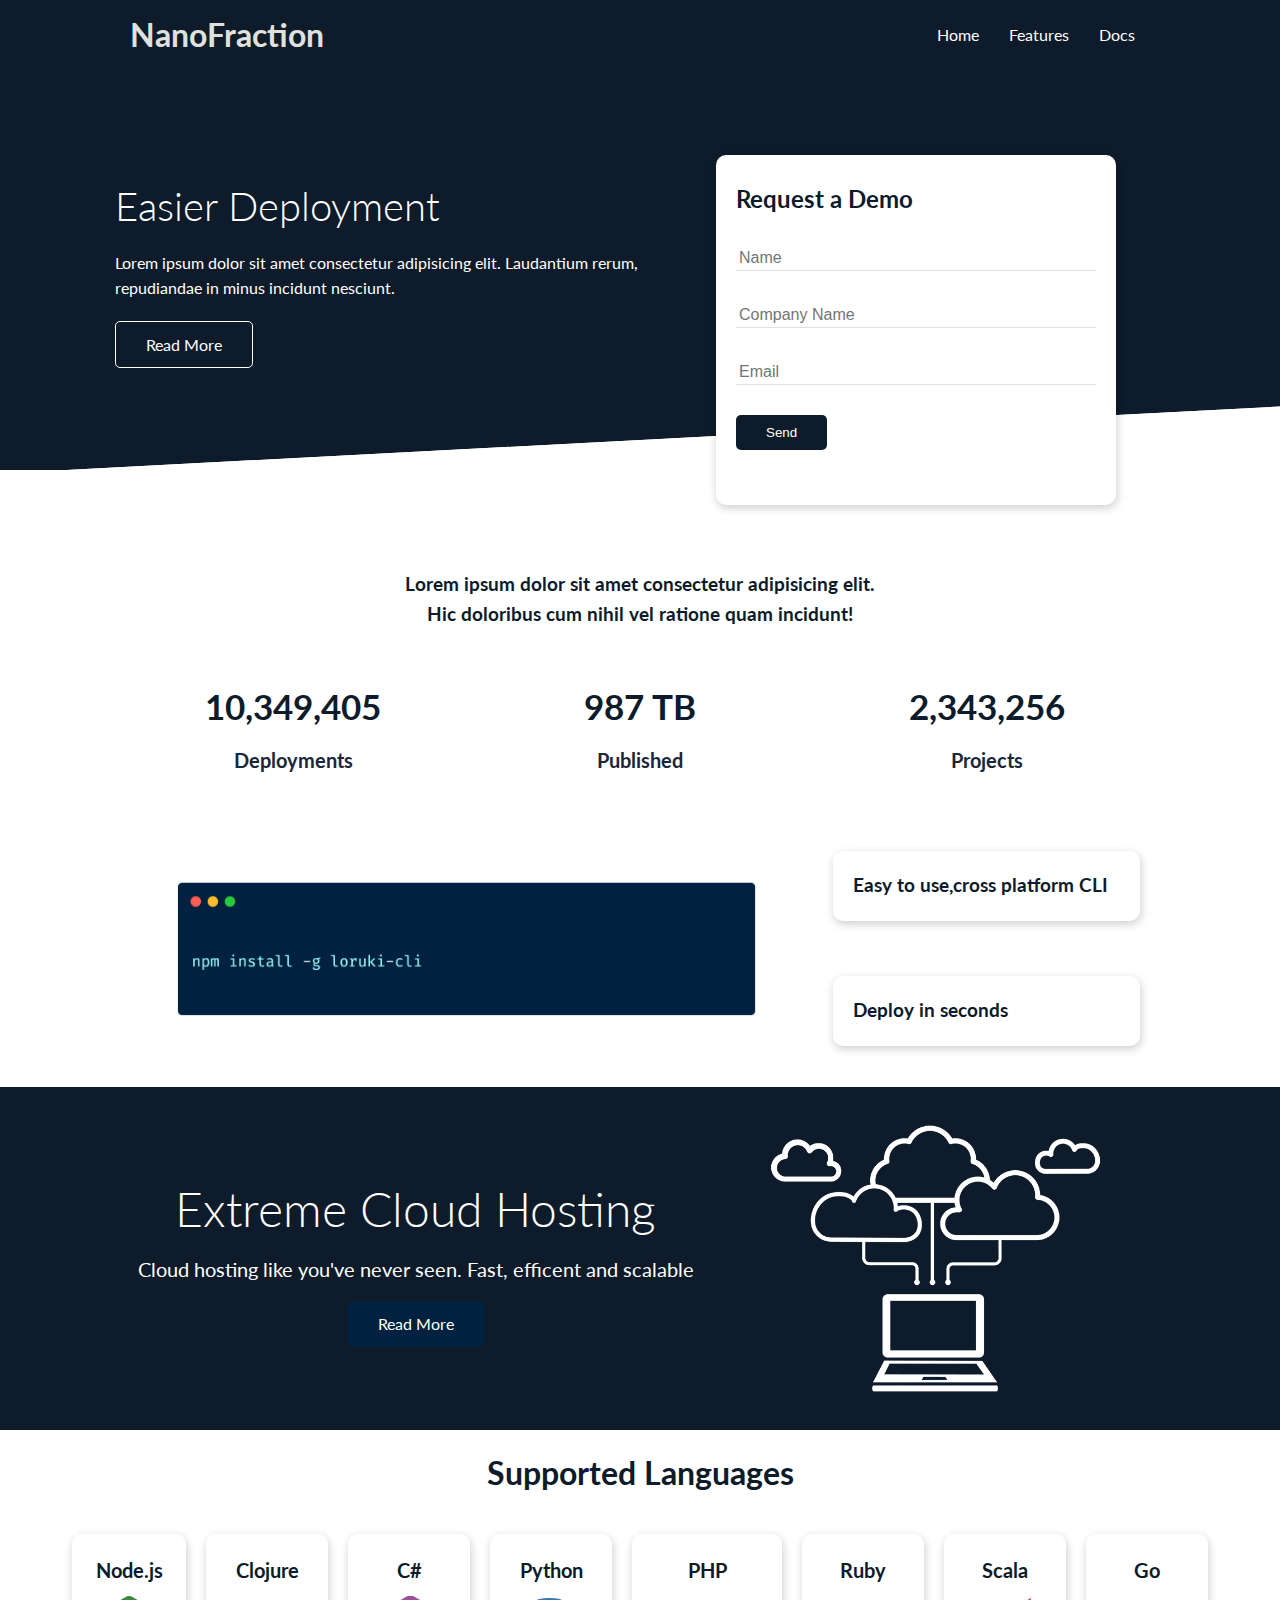
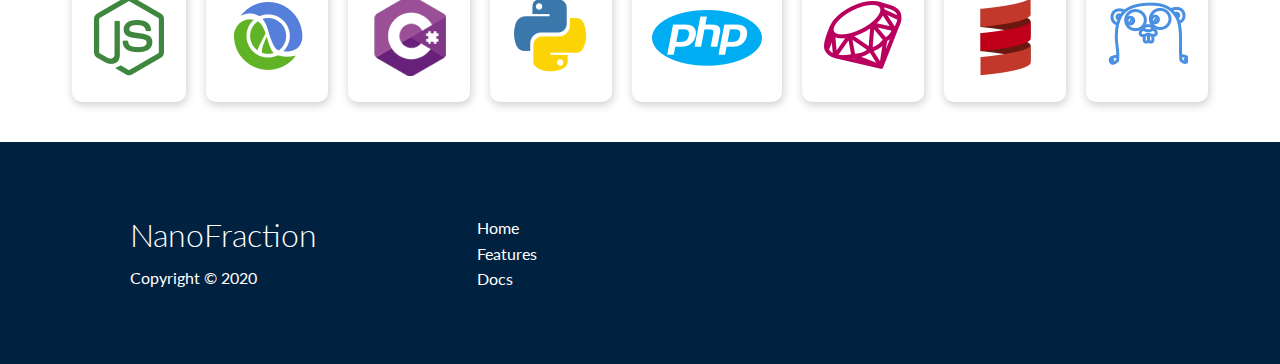
==== index.html @ 4e7d111d "first commit" ====
<!DOCTYPE html>
<html lang="en">
<head>
    <meta charset="UTF-8">
    <meta name="viewport" content="width=device-width, initial-scale=1.0">
    <link rel="stylesheet" href="./style.css">
    <link rel="stylesheet" href="./utilities.css">
    <link rel="stylesheet" href="https://cdnjs.cloudflare.com/ajax/libs/font-awesome/5.15.1/css/all.min.css" integrity="sha512-+4zCK9k+qNFUR5X+cKL9EIR+ZOhtIloNl9GIKS57V1MyNsYpYcUrUeQc9vNfzsWfV28IaLL3i96P9sdNyeRssA==" crossorigin="anonymous" />
    <title>NanoFraction</title>
</head>
<body>

    <!--Navbar-->

    <div class="navbar">
        <div class="container flex">
            <h1 class="logo">NanoFraction</h1>
            <nav>
                <ul>
                    <li><a href="index.html">Home</a></li>
                    <li><a href="features.html">Features</a></li>
                    <li><a href="docs.html">Docs</a></li>
                </ul>
            </nav>
        </div>
    </div> 
    
    <!--Showcase-->

    <section class="showcase">
        <div class="container grid">
            <div class="showcase-text">
                <h1>Easier Deployment</h1>
                <p>Lorem ipsum dolor sit amet consectetur adipisicing elit. Laudantium rerum, repudiandae in minus incidunt nesciunt.</p>
                <a href="feature.html" class="btn btn-outline">Read More</a>
            </div>

            <div class="showcase-form card">
                <h2>Request a Demo</h2>
                <form>
                    <div class="form-control">
                        <input type="text" name="name" placeholder="Name" required>
                    </div>
                    <div class="form-control">
                        <input type="text" name="company" placeholder="Company Name" required>
                    </div>
                    <div class="form-control">
                        <input type="email" name="email" placeholder="Email" required>
                    </div>
                    <input type="submit" value="Send" class="btn btn-primary">
                </form>
            </div>
        </div>
    </section>

    <!--Stats-->

    <section class="stats">
        <div class="container">
            <h3 class="stats-heading text-center my-1">
                Lorem ipsum dolor sit amet consectetur adipisicing elit. Hic doloribus cum nihil vel ratione quam incidunt!
            </h3>
            <div class="grid grid-3 text-center my-4">
                <div>
                    <i class="fas fa-server fa-3x"></i> 
                    <h3>10,349,405</h3>
                    <p class="text-secondary">Deployments</p>
                </div>
                <div>
                    <i class="fas fa-upload fa-3x"></i>
                    <h3>987 TB</h3>
                    <p class="text-secondary">Published</p>
                </div>
                <div>
                    <i class="fas fa-project-diagram fa-3x"></i>
                    <h3>2,343,256</h3>
                    <p class="text-secondary">Projects</p>
                </div>
            </div>
        </div>
    </section>

    <!--Cli-->
<section class="cli">
    <div class="container grid">
        <img src="./images/cli.png" alt="">
        <div class="card">
            <h3>Easy to use,cross platform CLI</h3>
        </div>
        <div class="card">
            <h3>Deploy in seconds</h3>
        </div>
    </div>
</section>

    <!--Cloud-->

<section class="cloud bg-primary my-2 py-2">
    <div class="container grid">
        <div class="text-center">
            <h2 class="lg">Extreme Cloud Hosting</h2>
            <p class="lead my-1">Cloud hosting like you've never seen. Fast, efficent and scalable</p>
            <a href="features.html" class="btn btn-dark">Read More</a>
        </div>
        <img src="./images/cloud.png" alt="">
    </div>
</section>

<!--languages-->

<section class="languages">
<h2 class="md text-center my-2">
    Supported Languages
</h2>
<div class="contianer flex">
    <div class="card">
        <h4>Node.js</h4>
        <img src="./images/logos/node.png" alt="">
    </div>
    <div class="card">
        <h4>Clojure</h4>
        <img src="./images/logos/clojure.png" alt="">
    </div>
    <div class="card">
        <h4>C#</h4>
        <img src="./images/logos/csharp.png" alt="">
    </div>
    <div class="card">
        <h4>Python</h4>
        <img src="./images/logos/python.png" alt="">
    </div>
    <div class="card">
        <h4>PHP</h4>
        <img src="./images/logos/php.png" alt="">
    </div>
    <div class="card">
        <h4>Ruby</h4>
        <img src="./images/logos/ruby.png" alt="">
    </div>
    <div class="card">
        <h4>Scala</h4>
        <img src="./images/logos/scala.png" alt="">
    </div>
    <div class="card">
        <h4>Go</h4>
        <img src="./images/logos/go.png" alt="">
    </div>
</div>
</section>

<!--Footer-->
<footer class="footer bg-dark py-5">
    <div class="container grid grid-3">
        <div>
            <h1>NanoFraction</h1>
            <p>Copyright &copy; 2020</p>
        </div>
         <nav>
             <ul>
                 <li><a href="index.html">Home</a></li>
                 <li><a href="features.html">Features</a></li>
                 <li><a href="docs.html">Docs</a></li>
             </ul>
         </nav>
         <div class="social">
             <a href="#"><i class="fab fa-github fa-2x"></i></a>
             <a href="#"><i class="fab fa-facebook fa-2x"></i></a>
             <a href="#"><i class="fab fa-instagram fa-2x"></i></a>
             <a href="#"><i class="fab fa-twitter fa-2x"></i></a>
         </div>
    </div>
</footer>
</body>
</html>
---- style.css ----
@import url('https://fonts.googleapis.com/css2?family=Lato:wght@300&display=swap');

:root{
    --primary-color:#0d1b2a;
    --secondary-color:#1b263b;
    --dark-color:#002240;
    --light-color:#e0e1dd;
    --success-color:#5cb85c;
    --error-color:#d9354f;
}


*{
    margin: 0;
    padding: 0;
    box-sizing: border-box;
}
body{
    font-family: 'lato', sans-serif;
    color: #0d1b2a;
    line-height: 1.6;
}
ul{
    list-style-type: none;
}
a{
    text-decoration: none;
    color:#fff ;
}
h1,h2{
    font-weight: 300;
    line-height: 1.2;
    margin: 10px 0;
}
p{
    margin: 10px 0;
    
}
img{
    width: 100%;
}

code,pre{
    background: #333;
    color: #fff;
    padding: 10px;
}

/*navbar styling*/

.navbar{
    background-color:var( --primary-color);
    color:#e0e1dd;
    height: 70px;
}
.navbar .logo{
    font-weight: bold;
}
.navbar .flex{
    justify-content: space-between;
}
.navbar ul{
    display: flex;
}
.navbar a{
    padding: 10px;
    margin: 0 5px;
}
.navbar a:hover{
    border-bottom: 1.5px solid #e0e1dd;
}
/*showcase*/

.showcase{
    height: 400px;
    background-color: var( --primary-color);
    position: relative;
}

.showcase h1{
    font-size: 40px;
}

.showcase p{
    margin: 20px 0;
}
.showcase .grid{
    overflow: visible;
    grid-template-columns: 55% 45%;
    gap: 30px;
}

.showcase-form{
    
}
.showcase-form{
    position: relative;
    top: 60px;
    height: 350px;
    width: 400px;
    padding: 40px;
    z-index: 100;
    animation: slideInFromRight 1s ease-in;
}
.showcase-form h2{
    font-weight: bold;
    color: var(--primary-color);
}
.showcase-text{
    color: #fff;
}
.showcase-form .form-control{
    margin: 30px 0;
}
.showcase-form input[type='text'],
.showcase-form input[type='email']{
      border: 0;
      border-bottom: 1px solid #e0e1dd;
      width: 100%;
      padding: 3px;
      font-size: 16px;
}
.showcase-form input:focus{
     outline: none;
}
.showcase::before,.showcase::after{
    content: '';
    position: absolute;
    height: 100px;
    bottom: -70px;
    right: 0;
    left: 0;
    background:#fff;
    transform: skewY(-3deg);
    -webkit-transform: skewY(-3deg);
    -moz-transform: skewY(-3deg);
    -ms-transform: skewY(-3deg);
}
/*stats*/
.stats{
    padding-top: 100px;
    animation: slideInFromBottom 1s ease-in;
}
.text-center{
    text-align: center;
}
.stats .stats-heading{
    max-width: 500px;
    margin:auto;
    
}
.stats .grid h3{
    font-size: 35px;
}
.stats .grid p{
    font-size: 20px;
    font-weight: bold;
}

/*Cli*/

.cli .grid{
    grid-template-columns: repeat(3, 1fr);
    grid-template-rows: repeat(2,1fr);
}
.cli .grid > *:first-child{
    grid-column: 1/span 2;
    grid-row: 1/span 2;
}

/*Cloud*/

 .cloud .grid{
     grid-template-columns: 4fr 3fr;
 }

 /*languages*/
 .languages .flex{
     flex-wrap: wrap ;
 }
 .languages h2{
     font-weight: bold;
 }

.languages .card{
    text-align: center;
    margin: 18px 10px 40px;
    transition: transform 0.2s ease-in;
}
.languages .card h4{
    font-size: 20px;
    margin-bottom: 10px;
}
.languages .card:hover{
    transform: translateY(-15px);
}

/*features*/

.features-head img,
.docs-head img{
    width: 300px;
    justify-self: flex-end;
}
.features-sub-head img{
    width: 300px;
    justify-self: flex-end;
}
.features-main .card > i{
    margin-right: 20px;
}
.features-main .grid{
    padding: 30px;
}
.features-main .grid > *:first-child{
   grid-column: 1/span 3;
}
.features-main .grid > *:nth-child(2){
    grid-column: 1/span 2;
 }


 /*docs*/

 .docs-main h3{
     margin: 20px 0;

 }
 .docs-main.grid{
     grid-template-columns: 1fr 2fr;
     align-items: flex-start;
 }
 .docs-main nav li{
     font-size: 17px;
     padding-bottom:5px;
     margin-bottom: 5px;
     border-bottom: 1px;
     color: #1b263b;
     text-decoration: none;
     
 }
 .docs-main a:hover{
     font-weight: bold;
 }
.docs-main nav ul a{
    color: #1b263b;
}
/*Footer*/

.footer .social a{
    margin:0 10px ;
}

/*Animations*/

@keyframes slideInFromLeft{
    0%{
        transform: translateX(-100%);
    }
    100%{
        transform: translateX(0);
    }

}

@keyframes slideInFromRight{
    0%{
        transform: translateX(100%);
    }
    100%{
        transform: translateX(0);
    }

}

@keyframes slideInFromTop{
    0%{
        transform: translateY(-100%);
    }
    100%{
        transform: translateX(0);
    }

}
@keyframes slideInFromBottom{
    0%{
        transform: translateY(100%);
    }
    100%{
        transform: translateX(0);
    }

}


/*Tablets and under*/
@media (max-width:768px){
    .grid,
    .showcase .grid,
    .cloud .grid,
    .cli .grid,
    .stats .grid,
    .features-main .grid,
    .docs-main .grid{
        grid-template-columns: 1fr;
        grid-template-rows: 1fr;
    }
    .showcase{
        height: auto;
    }
    .showcase-text{
        margin-top: 40px;
        text-align: center;
        animation: slideInFromTop 1s ease-in;
    }
    .showcase-form{
        justify-self: center;
        margin: auto;
        animation: slideInFromBottom 1s ease-in;
    }
    .cli .grid> *:first-child{
        grid-row: 1;
        grid-column: 1;
    }
    .features-head,
    .features-sub-head,
    .docs-head{
        text-align: center;

    }
    .features-head img,
    .features-sub-head img,
    .docs-head img{
        justify-self: center;
        
    }
    .features-main .grid >*:first-child,
    .features-main .grid > *:nth-child(2){
        grid-column: 1;
    }
}




/*Mobile*/
@media(max-width:500px){
    .navbar{
        height: 110px;
    }
    .navbar .flex{
        flex-direction: column;
    }
    .navbar ul{
        padding: 10px;
        background-color: rgba(0, 0, 0, 0.1);
    }

}
---- utilities.css ----
/*utilities*/
.container{
    max-width: 1100px;
    margin: 0 auto;
    overflow: auto;
    padding: 0 40px;
}
.card{
    background-color: #fff;
    border-radius: 10px;
    box-shadow: 1px 3px 10px rgba(0,0,0, 0.2) ;
    padding: 20px;
    margin: 10px;

}
.btn{
    display: inline-block;
    padding:10px 30px;
    cursor: pointer;
    background: var(--primary-color);
    color: white;
    border: none;
    border-radius: 5px;
     
}
.btn-outline{
    background-color: transparent;
    border: 1px solid #fff;
}
.btn:hover{
    transform: scale(0.9);
}
/*Backgrounds & colored buttons*/
.bg-primary,
.btn-primary{
    background-color: var(--primary-color);
    color:#fff;
}
.bg-secondary,
.btn-secondary{
    background-color: var(--secondary-color);
    color:#fff;
}
.bg-dark,
.btn-dark{
    background-color: var(--dark-color);
    color:#fff;
}
.bg-light,
.btn-light{
    background-color: var(--light-color);
    color:#333;
}

.bg-primary a,
.btn-primary a,
.bg-secondary a,
.btn-secondary a,
.bg-dark a,
.btn-dark a{
    color: #fff;
}

/*Text colors*/

.text-primary{
    color: var(--primary-color);
    
}
.text-secondary{
    color: var(--secondary-color);
    
}
.text-dark{
    color: var(--dark-color);
    
}
.text-light{
    color: var(--light-color);
    
}


/*Text sizes*/
.lead{
    font-size: 20px;
}
.sm{
    font-size: 1rem;
}
.md{
    font-size: 2rem
}
.lg{
    font-size: 3rem;
}
.xl{
    font-size: 4rem;
}

.flex{
    display: flex;
    justify-content: center;
    align-items: center;
    height: 100%;
}
.grid{
    display: grid;
    grid-template-columns: repeat(2, 1fr);
    gap:20px;
    justify-content: center;
    align-items: center;
    height: 100%;

}
.grid-3{
    grid-template-columns: repeat(3,1fr);
}

/*Alert*/

.alert{
    background-color: var(--light-color);
    padding: 10px 20px;
    font-weight: bold;
    margin: 15px 0;
}

.alert i{
    margin: 10px;
}
.alert-success{
    background-color: var(--success-color);
    color: #fff;

}
.alert-error{
    background-color: var(--error-color);
    color: #fff;
}


/*margin*/

.my-1{
    margin: 1rem 0;
}
.my-2{
    margin: 1.5rem 0;
}
.my-3{
    margin: 2rem 0;
}
.my-4{
    margin: 3rem 0;
}
.my-5{
    margin: 4rem 0;
}

.m-1{
    margin: 1rem;
}
.m-2{
    margin: 1.5rem;
}
.m-3{
    margin: 2rem;
}
.m-4{
    margin: 3rem;
}
.m-5{
    margin: 4rem;
}


/*padding*/

.py-1{
    padding: 1rem 0;
}
.py-2{
    padding: 1.5rem 0;
}
.py-3{
    padding: 2rem 0;
}
.py-4{
    padding: 3rem 0;
}
.py-5{
    padding: 4rem 0;
}

.p-1{
    padding: 1rem;
}
.p-2{
    padding: 1.5rem;
}
.p-3{
    padding: 2rem;
}
.p-4{
    padding: 3rem;
}
.p-5{
    padding: 4rem;
}
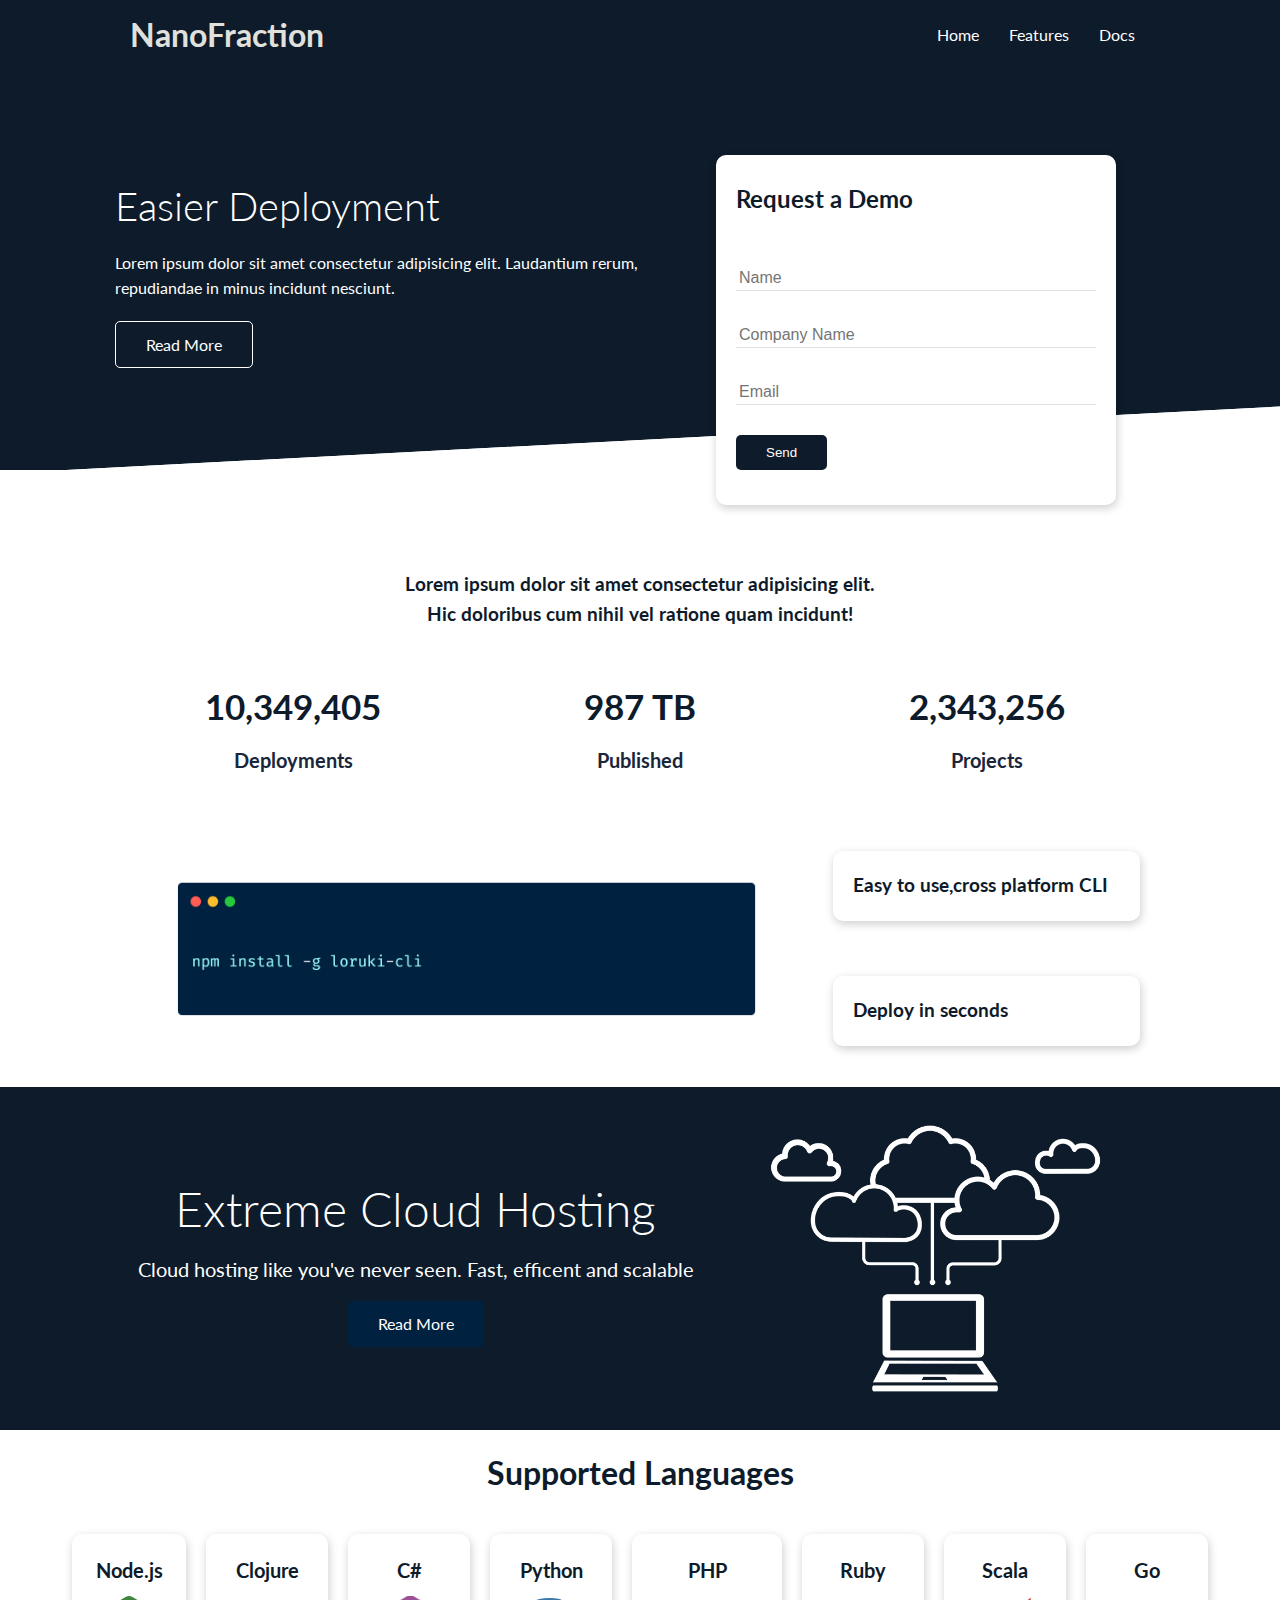
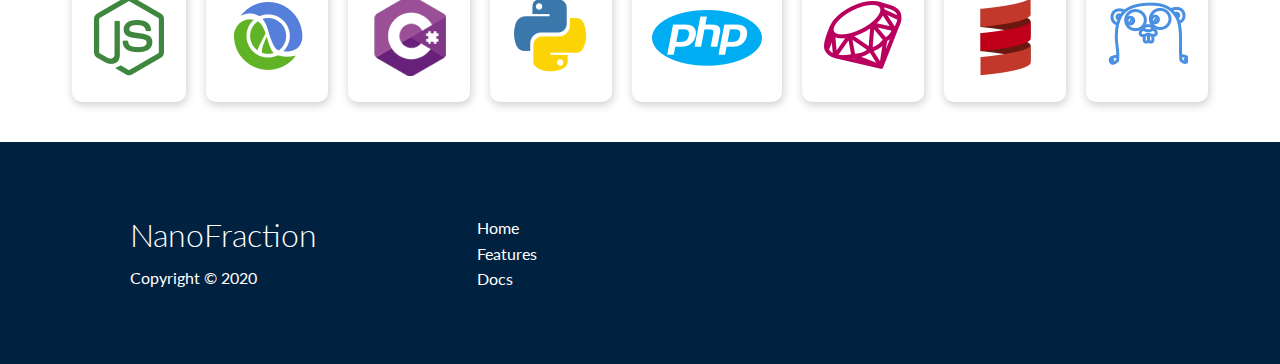
==== commit cc50b3cf: "initial commit" ====
--- a/index.html
+++ b/index.html
@@ -37,7 +37,11 @@
 
             <div class="showcase-form card">
                 <h2>Request a Demo</h2>
-                <form>
+                <form name="contact" method="POST" data-netlify="true">
+                    <input type="hidden" name="form-name" value="contact" netlify-honeypot="bot-field">
+                    <p class="hidden">
+                        <label>Don’t fill this out if you’re human: <input name="bot-field" /></label>
+                      </p>
                     <div class="form-control">
                         <input type="text" name="name" placeholder="Name" required>
                     </div>
--- a/style.css
+++ b/style.css
@@ -44,6 +44,10 @@
     background: #333;
     color: #fff;
     padding: 10px;
+}
+.hidden{
+    visibility: hidden;
+    height: 0;
 }
 
 /*navbar styling*/
